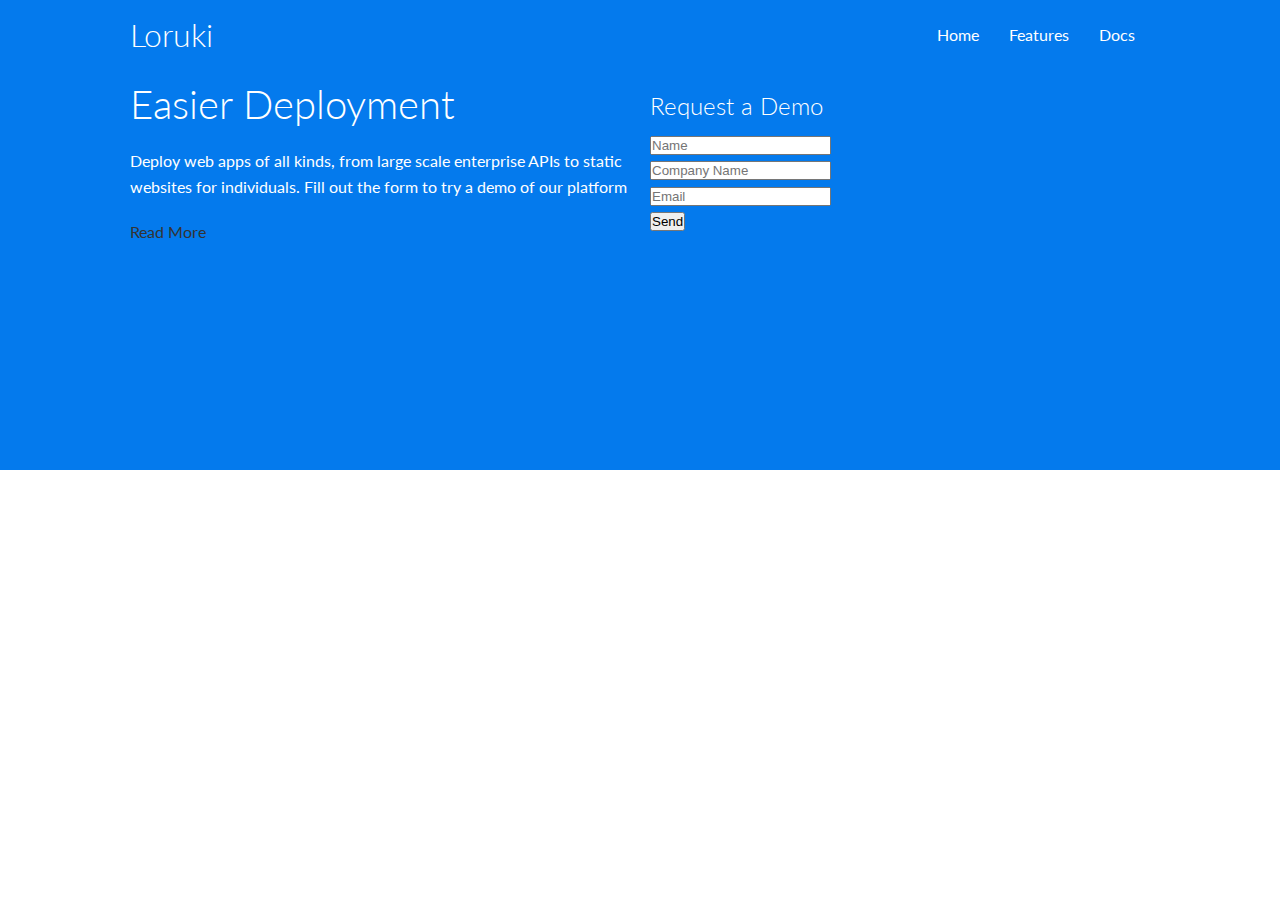
==== index.html @ 76acf0c0 "initial commit" ====
<!DOCTYPE html>
<html lang="en">
  <head>
    <meta charset="UTF-8" />
    <meta name="viewport" content="width=device-width, initial-scale=1.0" />

    <!-- custom styles -->
    <link rel="stylesheet" href="css/styles.css" />

    <!-- font awesome -->
    <link
      rel="stylesheet"
      href="https://cdnjs.cloudflare.com/ajax/libs/font-awesome/5.15.1/css/all.min.css"
      integrity="sha512-+4zCK9k+qNFUR5X+cKL9EIR+ZOhtIloNl9GIKS57V1MyNsYpYcUrUeQc9vNfzsWfV28IaLL3i96P9sdNyeRssA=="
      crossorigin="anonymous"
    />
    <title>Loruki | Cloud Hosting for Everyone</title>
  </head>
  <body>
    <!-- Navbar -->
    <div class="navbar">
      <div class="container flex">
        <h1 class="logo">Loruki</h1>
        <nav>
          <ul>
            <li><a href="index.html">Home</a></li>
            <li><a href="features.html">Features</a></li>
            <li><a href="docs.html">Docs</a></li>
          </ul>
        </nav>
      </div>
    </div>

    <!-- Showcase section -->
    <section class="showcase">
      <div class="container grid">
        <div class="showcase-text">
          <h1>Easier Deployment</h1>
          <p>
            Deploy web apps of all kinds, from large scale enterprise APIs to
            static websites for individuals. Fill out the form to try a demo of
            our platform
          </p>
          <a href="features.html" class="btn btn-outline">Read More</a>
        </div>
        <div class="showcase-form card">
          <h2>Request a Demo</h2>
          <form>
            <div class="form-control">
              <input type="text" name="name" placeholder="Name" required />
            </div>
            <div class="form-control">
              <input
                type="text"
                name="company"
                placeholder="Company Name"
                required
              />
            </div>
            <div class="form-control">
              <input type="email" name="email" placeholder="Email" required />
            </div>
            <input type="submit" value="Send" class="btn btn-primary" />
          </form>
        </div>
      </div>
    </section>
  </body>
</html>
---- css/styles.css ----
@import url('https://fonts.googleapis.com/css2?family=Lato:wght@300&display=swap');

/* Global styles, custom properties and resets */
:root {
  --primary-color: #047aed;
  --main-white: #ffffff;
}

* {
  box-sizing: border-box;
  padding: 0;
  margin: 0;
  list-style: none;
  text-decoration: none;
}

body {
  font-family: 'Lato', sans-serif;
  color: #333;
  line-height: 1.6;
}

a {
  color: #333;
}

h1,
h2 {
  font-weight: 300;
  line-height: 1.2;
  margin: 10px 0;
}

p {
  margin: 10px 0;
}

img {
  width: 100%;
}

/* Utilities */
.flex {
  display: flex;
  justify-content: center;
  align-items: center;
  height: 100%;
}
.grid {
  display: grid;
  grid-template-columns: repeat(2, 1fr);
  gap: 20px;
  justify-content: center;
  align-items: center;
}

.container {
  max-width: 1100px;
  margin: 0 auto;

  /* this removes margin space above the container due to the margin applied to the h1 */
  overflow: auto;
  padding: 0 40px;
}

/* Navbar */
.navbar {
  background-color: var(--primary-color);
  color:var(--main-white);
  height: 70px;
}

.navbar .flex {
  justify-content: space-between;
}

.navbar ul {
  display: flex;
}

.navbar a {
  color:var(--main-white);
  padding: 10px;
  margin: 0 5px;
}

.navbar a:hover {
  border-bottom: 2px var(--main-white) solid;
}

/* Showcase section */
.showcase {
  height: 400px;
  background-color: var(--primary-color);
  color:var(--main-white);
  position: relative;
}

.showcase h1 {
  font-size: 40px;
}

.showcase p {
  margin: 20px 0;
}
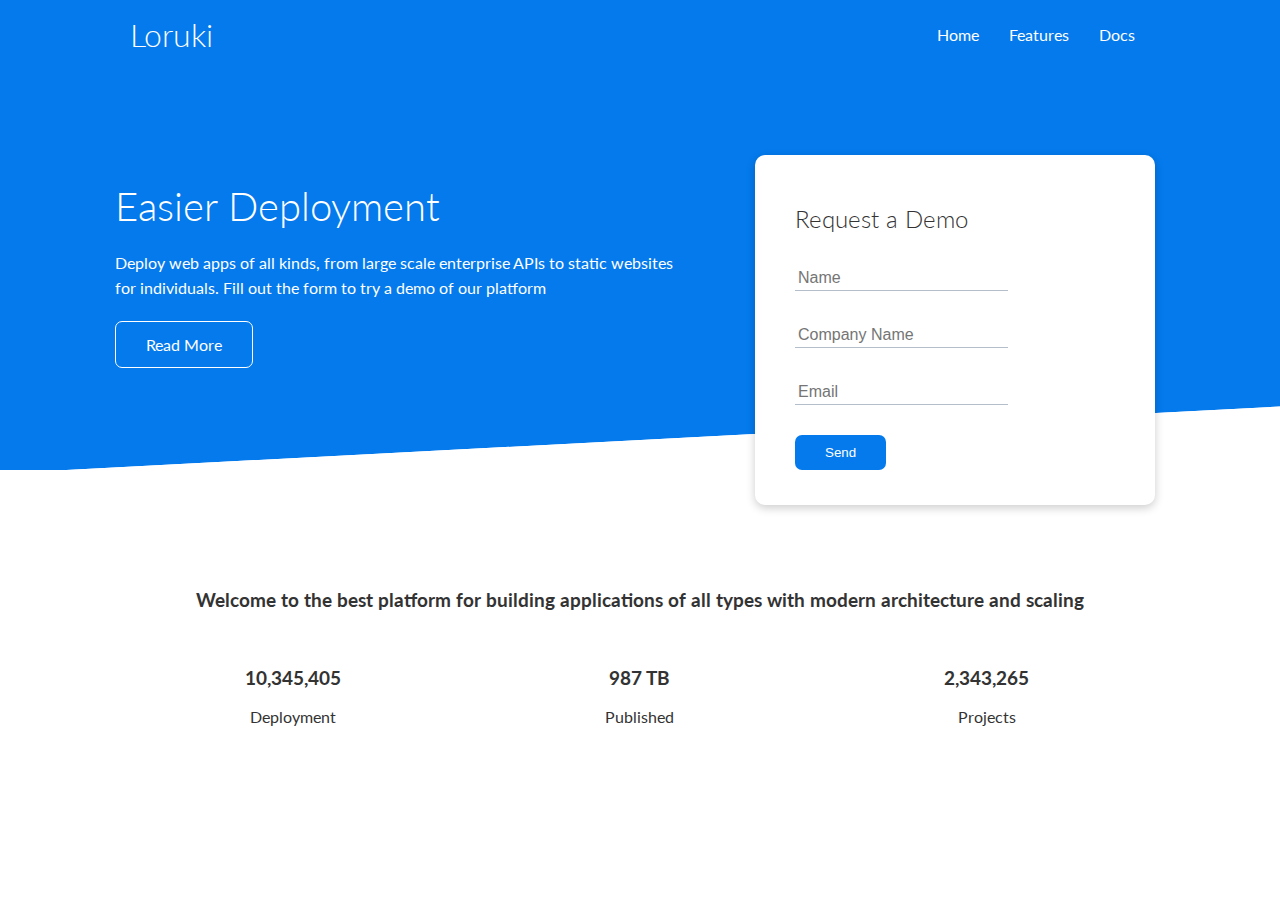
==== commit 8bad842b: "finished showcase section" ====
--- a/index.html
+++ b/index.html
@@ -5,6 +5,7 @@
     <meta name="viewport" content="width=device-width, initial-scale=1.0" />
 
     <!-- custom styles -->
+    <link rel="stylesheet" href="css/utilities.css" />
     <link rel="stylesheet" href="css/styles.css" />
 
     <!-- font awesome -->
@@ -65,5 +66,32 @@
         </div>
       </div>
     </section>
+
+    <!-- Stats section -->
+    <section class="stats">
+      <div class="container">
+        <h3 class="stats-heading text-center my-1">
+          Welcome to the best platform for building applications of all types
+          with modern architecture and scaling
+        </h3>
+        <div class="grid grid-3 text-center my-4">
+          <div>
+            <i class="fas fa-server fa-3x"></i>
+            <h3>10,345,405</h3>
+            <p class="text-secondary">Deployment</p>
+          </div>
+          <div>
+            <i class="fas fa-upload fa-3x"></i>
+            <h3>987 TB</h3>
+            <p class="text-secondary">Published</p>
+          </div>
+          <div>
+            <i class="fas fa-project-diagram fa-3x"></i>
+            <h3>2,343,265</h3>
+            <p class="text-secondary">Projects</p>
+          </div>
+        </div>
+      </div>
+    </section>
   </body>
 </html>
--- a/css/utilities.css
+++ b/css/utilities.css
@@ -0,0 +1,143 @@
+.flex {
+  display: flex;
+  justify-content: center;
+  align-items: center;
+  height: 100%;
+}
+.grid {
+  display: grid;
+  grid-template-columns: repeat(2, 1fr);
+  gap: 20px;
+  justify-content: center;
+  align-items: center;
+  height: 100%;
+}
+
+.grid-3 {
+  grid-template-columns: repeat(3, 1fr);
+}
+
+.container {
+  max-width: 1100px;
+  margin: 0 auto;
+
+  /* this removes margin space above the container due to the margin applied to the h1 */
+  overflow: auto;
+  padding: 0 40px;
+}
+
+.card {
+  background-color: var(--main-white);
+  color: var(--main-dark-color);
+  border-radius: 10px;
+  box-shadow: 0 3px 10px rgba(0, 0, 0, 0.2);
+  padding: 20px;
+  margin: 10px;
+}
+
+.btn {
+  display: inline-block;
+  padding: 10px 30px;
+  cursor: pointer;
+  background: var(--primary-color);
+  color: var(--main-white);
+  border: none;
+  border-radius: 7px;
+  transition: transform 0.1s ease;
+}
+
+.btn-outline {
+  background-color: transparent;
+  border: 1px var(--main-white) solid;
+}
+
+.btn:hover {
+  transform: scale(0.95);
+}
+
+.text-center {
+  text-align: center;
+}
+
+/* Margins */
+
+.my-1 {
+  margin: 1rem 0;
+}
+
+.my-2 {
+  margin: 1.5rem 0;
+}
+
+.my-3 {
+  margin: 2rem 0;
+}
+
+.my-4 {
+  margin: 3rem 0;
+}
+
+.my-5 {
+  margin: 4rem 0;
+}
+
+.m-1 {
+  margin: 1rem;
+}
+
+.m-2 {
+  margin: 1.5rem;
+}
+
+.m-3 {
+  margin: 2rem;
+}
+
+.m-4 {
+  margin: 3rem;
+}
+
+.m-5 {
+  margin: 4rem;
+}
+
+/* Padding */
+.py-1 {
+  padding: 1rem 0;
+}
+
+.py-2 {
+  padding: 1.5rem 0;
+}
+
+.py-3 {
+  padding: 2rem 0;
+}
+
+.py-4 {
+  padding: 3rem 0;
+}
+
+.py-5 {
+  padding: 4rem 0;
+}
+
+.p-1 {
+  padding: 1rem;
+}
+
+.p-2 {
+  padding: 1.5rem;
+}
+
+.p-3 {
+  padding: 2rem;
+}
+
+.p-4 {
+  padding: 3rem;
+}
+
+.p-5 {
+  padding: 4rem;
+}
--- a/css/styles.css
+++ b/css/styles.css
@@ -1,9 +1,10 @@
 @import url('https://fonts.googleapis.com/css2?family=Lato:wght@300&display=swap');
 
-/* Global styles, custom properties and resets */
+/* Global styles, custom properties and resets ****************************************/
 :root {
   --primary-color: #047aed;
   --main-white: #ffffff;
+  --main-dark-color: #333;
 }
 
 * {
@@ -16,7 +17,7 @@
 
 body {
   font-family: 'Lato', sans-serif;
-  color: #333;
+  color: var(--main-dark-color);
   line-height: 1.6;
 }
 
@@ -39,34 +40,10 @@
   width: 100%;
 }
 
-/* Utilities */
-.flex {
-  display: flex;
-  justify-content: center;
-  align-items: center;
-  height: 100%;
-}
-.grid {
-  display: grid;
-  grid-template-columns: repeat(2, 1fr);
-  gap: 20px;
-  justify-content: center;
-  align-items: center;
-}
-
-.container {
-  max-width: 1100px;
-  margin: 0 auto;
-
-  /* this removes margin space above the container due to the margin applied to the h1 */
-  overflow: auto;
-  padding: 0 40px;
-}
-
-/* Navbar */
+/* Navbar **************************************************************************/
 .navbar {
   background-color: var(--primary-color);
-  color:var(--main-white);
+  color: var(--main-white);
   height: 70px;
 }
 
@@ -79,7 +56,7 @@
 }
 
 .navbar a {
-  color:var(--main-white);
+  color: var(--main-white);
   padding: 10px;
   margin: 0 5px;
 }
@@ -88,12 +65,35 @@
   border-bottom: 2px var(--main-white) solid;
 }
 
-/* Showcase section */
+/* Showcase section ******************************************************************/
 .showcase {
   height: 400px;
   background-color: var(--primary-color);
-  color:var(--main-white);
+  color: var(--main-white);
   position: relative;
+}
+
+.showcase::before,
+.showcase::after {
+  content: '';
+  position: absolute;
+  height: 100px;
+  bottom: -70px;
+  right: 0;
+  left: 0;
+  background-color: var(--main-white);
+  transform: skewY(-3deg);
+  -webkit-transform: skewY(-3deg);
+  -moz-transform: skewY(-3deg);
+  -ms-transform: skewY(-3deg);
+}
+
+.showcase .grid {
+  grid-template-columns: 55% 45%;
+  gap: 30px;
+
+  /* makes the form go past the container border */
+  overflow: visible;
 }
 
 .showcase h1 {
@@ -103,3 +103,34 @@
 .showcase p {
   margin: 20px 0;
 }
+
+.showcase-form {
+  position: relative;
+  top: 60px;
+  height: 350px;
+  width: 400px;
+  padding: 40px;
+  z-index: 100;
+  justify-self: flex-end;
+}
+
+.showcase-form .form-control {
+  margin: 30px 0;
+}
+
+.showcase-form input[type='text'],
+.showcase-form input[type='email'] {
+  border: 0;
+  border-bottom: 1px solid #b4becb;
+  padding: 3px;
+  font-size: 16px;
+}
+
+.showcase-form input:focus {
+  outline: none;
+}
+
+/* Stats section ***************************************************************/
+.stats {
+  padding-top: 100px;
+}
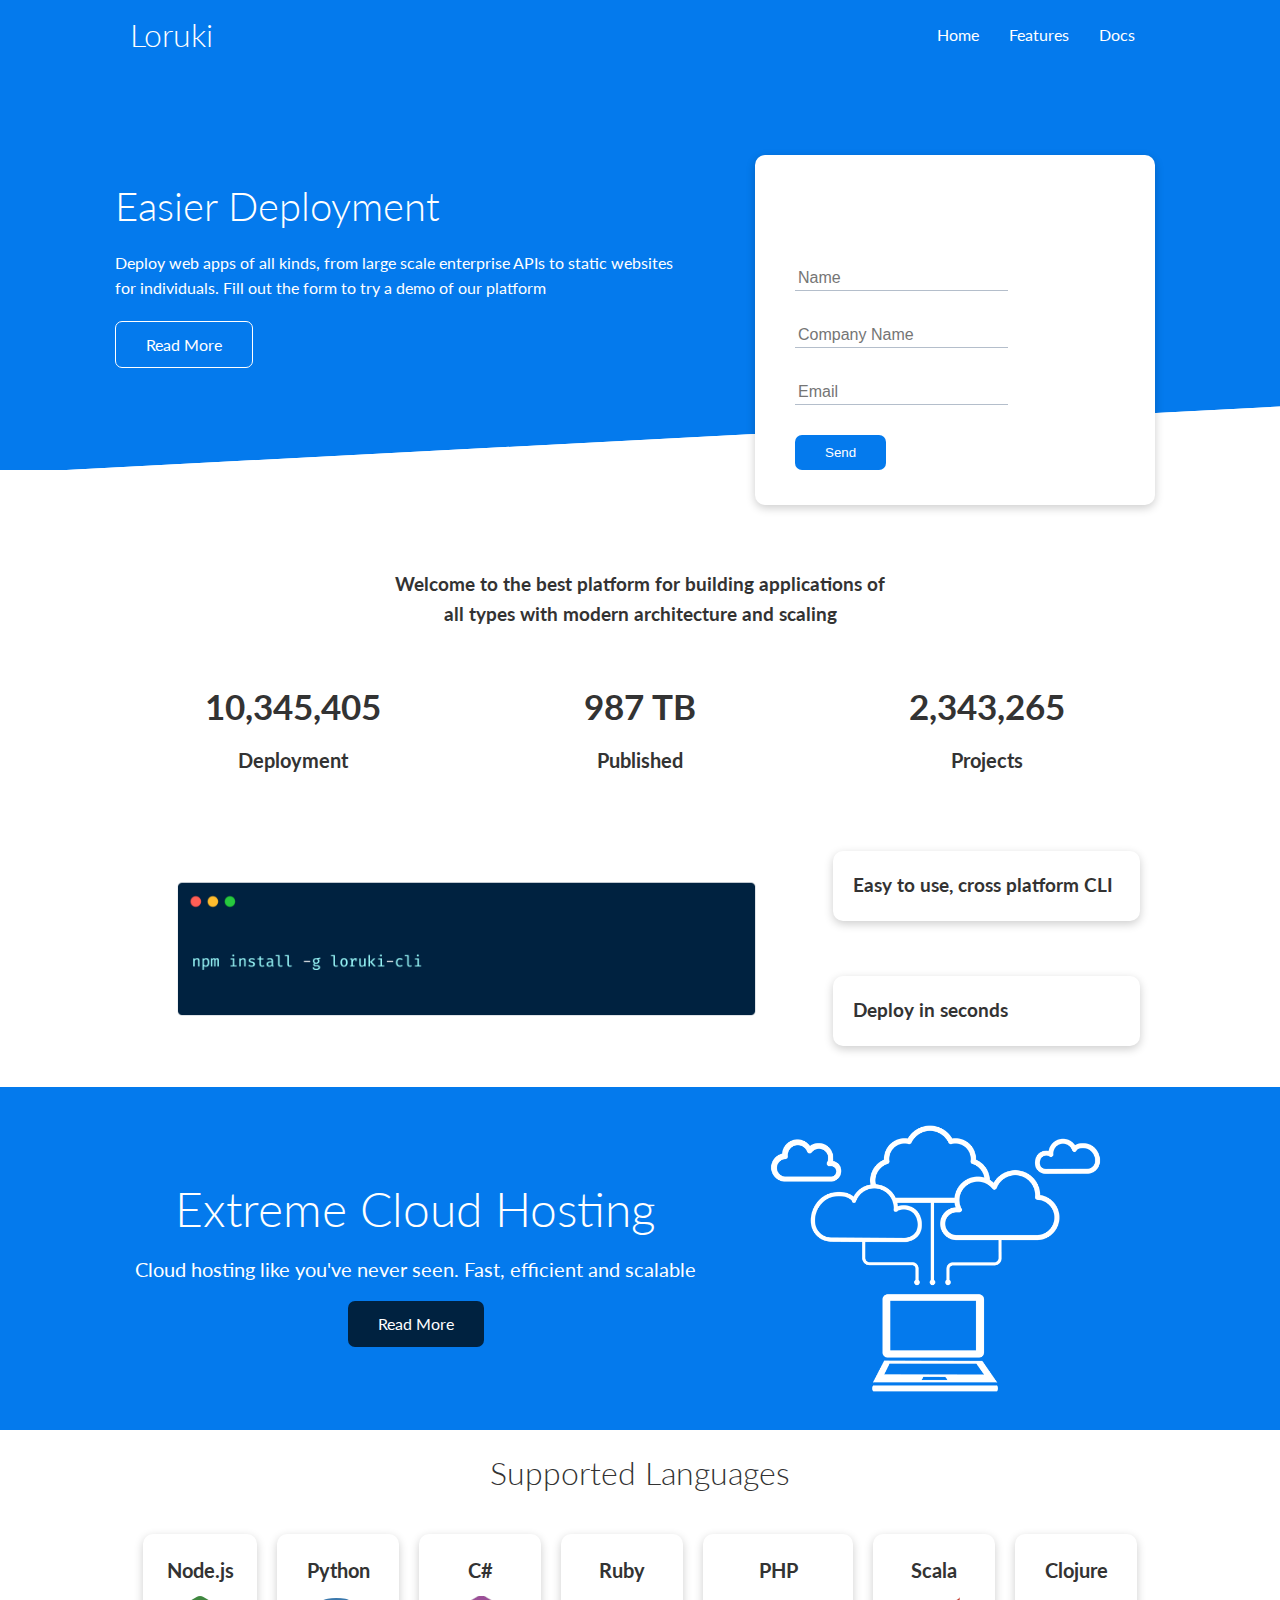
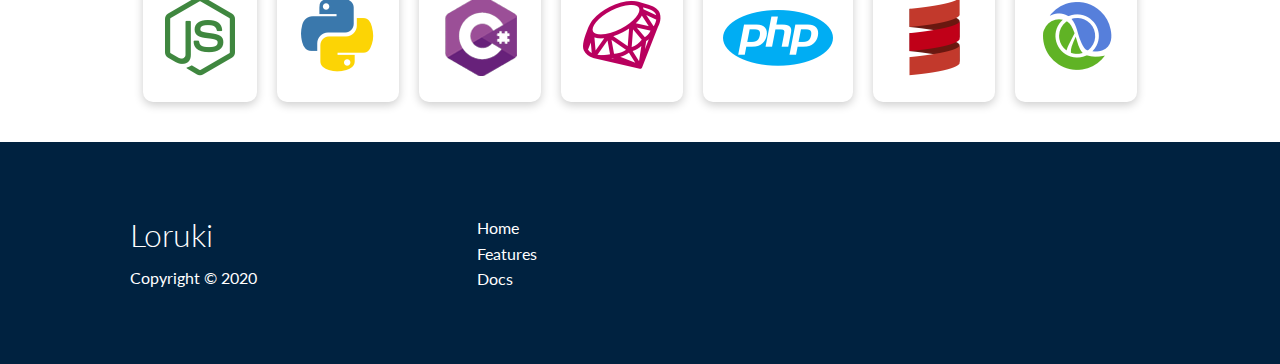
==== commit 98d6ec33: "finished layout of index.html page" ====
--- a/index.html
+++ b/index.html
@@ -93,5 +93,90 @@
         </div>
       </div>
     </section>
+
+    <!-- cli section -->
+    <section class="cli">
+      <div class="container grid">
+        <img src="images/cli.png" alt="" />
+        <div class="card">
+          <h3>Easy to use, cross platform CLI</h3>
+        </div>
+        <div class="card">
+          <h3>Deploy in seconds</h3>
+        </div>
+      </div>
+    </section>
+
+    <!-- cloud section -->
+    <section class="cloud bg-primary my-2 py-2">
+      <div class="container grid">
+        <div class="text-center">
+          <h2 class="lg">Extreme Cloud Hosting</h2>
+          <p class="lead my-1">
+            Cloud hosting like you've never seen. Fast, efficient and scalable
+          </p>
+          <a href="features.html" class="btn btn-dark">Read More</a>
+        </div>
+        <img src="images/cloud.png" alt="cloud" />
+      </div>
+    </section>
+
+    <!-- languages section -->
+    <section class="languages">
+      <h2 class="md text-center my-2">Supported Languages</h2>
+      <div class="container flex">
+        <div class="card">
+          <h4>Node.js</h4>
+          <img src="images/logos/node.png" alt="" />
+        </div>
+        <div class="card">
+          <h4>Python</h4>
+          <img src="images/logos/python.png" alt="" />
+        </div>
+        <div class="card">
+          <h4>C#</h4>
+          <img src="images/logos/csharp.png" alt="" />
+        </div>
+        <div class="card">
+          <h4>Ruby</h4>
+          <img src="images/logos/ruby.png" alt="" />
+        </div>
+        <div class="card">
+          <h4>PHP</h4>
+          <img src="images/logos/php.png" alt="" />
+        </div>
+        <div class="card">
+          <h4>Scala</h4>
+          <img src="images/logos/scala.png" alt="" />
+        </div>
+        <div class="card">
+          <h4>Clojure</h4>
+          <img src="images/logos/clojure.png" alt="" />
+        </div>
+      </div>
+    </section>
+
+    <!-- footer -->
+    <footer class="footer bg-dark py-5">
+      <div class="container grid grid-3">
+        <div>
+          <h1>Loruki</h1>
+          <p>Copyright &copy; 2020</p>
+        </div>
+        <nav>
+          <ul>
+            <li><a href="index.html">Home</a></li>
+            <li><a href="features.html">Features</a></li>
+            <li><a href="docs.html">Docs</a></li>
+          </ul>
+        </nav>
+        <div class="social">
+          <a href="#"><i class="fab fa-github fa-2x"></i></a>
+          <a href="#"><i class="fab fa-facebook fa-2x"></i></a>
+          <a href="#"><i class="fab fa-instagram fa-2x"></i></a>
+          <a href="#"><i class="fab fa-twitter fa-2x"></i></a>
+        </div>
+      </div>
+    </footer>
   </body>
 </html>
--- a/css/utilities.css
+++ b/css/utilities.css
@@ -53,6 +53,61 @@
 
 .btn:hover {
   transform: scale(0.95);
+}
+
+/* Buttons and colored buttons */
+.bg-primary,
+.btn-primary {
+  background-color: var(--primary-color);
+  color: var(--main-white);
+}
+
+.bg-secondary,
+.btn-secondary {
+  background-color: var(--secondary-color);
+  color: var(--main-white);
+}
+
+.bg-dark,
+.btn-dark {
+  background-color: var(--dark-color);
+  color: var(--main-white);
+}
+
+.bg-light,
+.btn-light {
+  background-color: var(--light-color);
+  color: var(--main-dark-color);
+}
+
+.bg-primary a,
+.btn-primary a,
+.bg-secondary a,
+.btn-secondary a,
+.bg-dark a,
+.btn-dark a {
+  color: var(--main-white);
+}
+
+/* Text Sizes */
+.lead {
+  font-size: 20px;
+}
+
+.sm {
+  font-size: 1rem;
+}
+
+.md {
+  font-size: 2rem;
+}
+
+.lg {
+  font-size: 3rem;
+}
+
+.xl {
+  font-size: 4rem;
 }
 
 .text-center {
--- a/css/styles.css
+++ b/css/styles.css
@@ -3,8 +3,11 @@
 /* Global styles, custom properties and resets ****************************************/
 :root {
   --primary-color: #047aed;
+  --secondary-color: #1c3fa8;
+  --dark-color: #002240;
+  --light-color: #f4f4f4;
   --main-white: #ffffff;
-  --main-dark-color: #333;
+  --main-text-color: #333;
 }
 
 * {
@@ -17,7 +20,7 @@
 
 body {
   font-family: 'Lato', sans-serif;
-  color: var(--main-dark-color);
+  color: var(--main-text-color);
   line-height: 1.6;
 }
 
@@ -134,3 +137,59 @@
 .stats {
   padding-top: 100px;
 }
+
+.stats-heading {
+  max-width: 500px;
+  margin: auto;
+}
+
+.stats .grid h3 {
+  font-size: 35px;
+}
+
+.stats .grid p {
+  font-size: 20px;
+  font-weight: bold;
+}
+
+/* cli ****************************************************************************/
+.cli .grid {
+  grid-template-columns: repeat(3, 1fr);
+  grid-template-rows: repeat(2, 1fr);
+}
+
+.cli .grid > *:first-child {
+  grid-column: span 2;
+  grid-row: span 2;
+}
+
+/* cloud ***************************************************************************/
+.cloud .grid {
+  grid-template-columns: 4fr 3fr;
+}
+
+/* Languages ***********************************************************************/
+.languages .card {
+  text-align: center;
+  margin: 18px 10px 40px;
+  transition: transform .2s ease-in;
+}
+
+.languages .flex {
+  flex-wrap: wrap;
+}
+
+.languages .card h4 {
+  font-size: 20px;
+  margin-bottom: 10px;
+}
+
+.languages .card:hover {
+  transform: translateY(-15px);
+}
+
+
+/* footer ****************************************************************************/
+.social a {
+  margin: 0 10px;
+}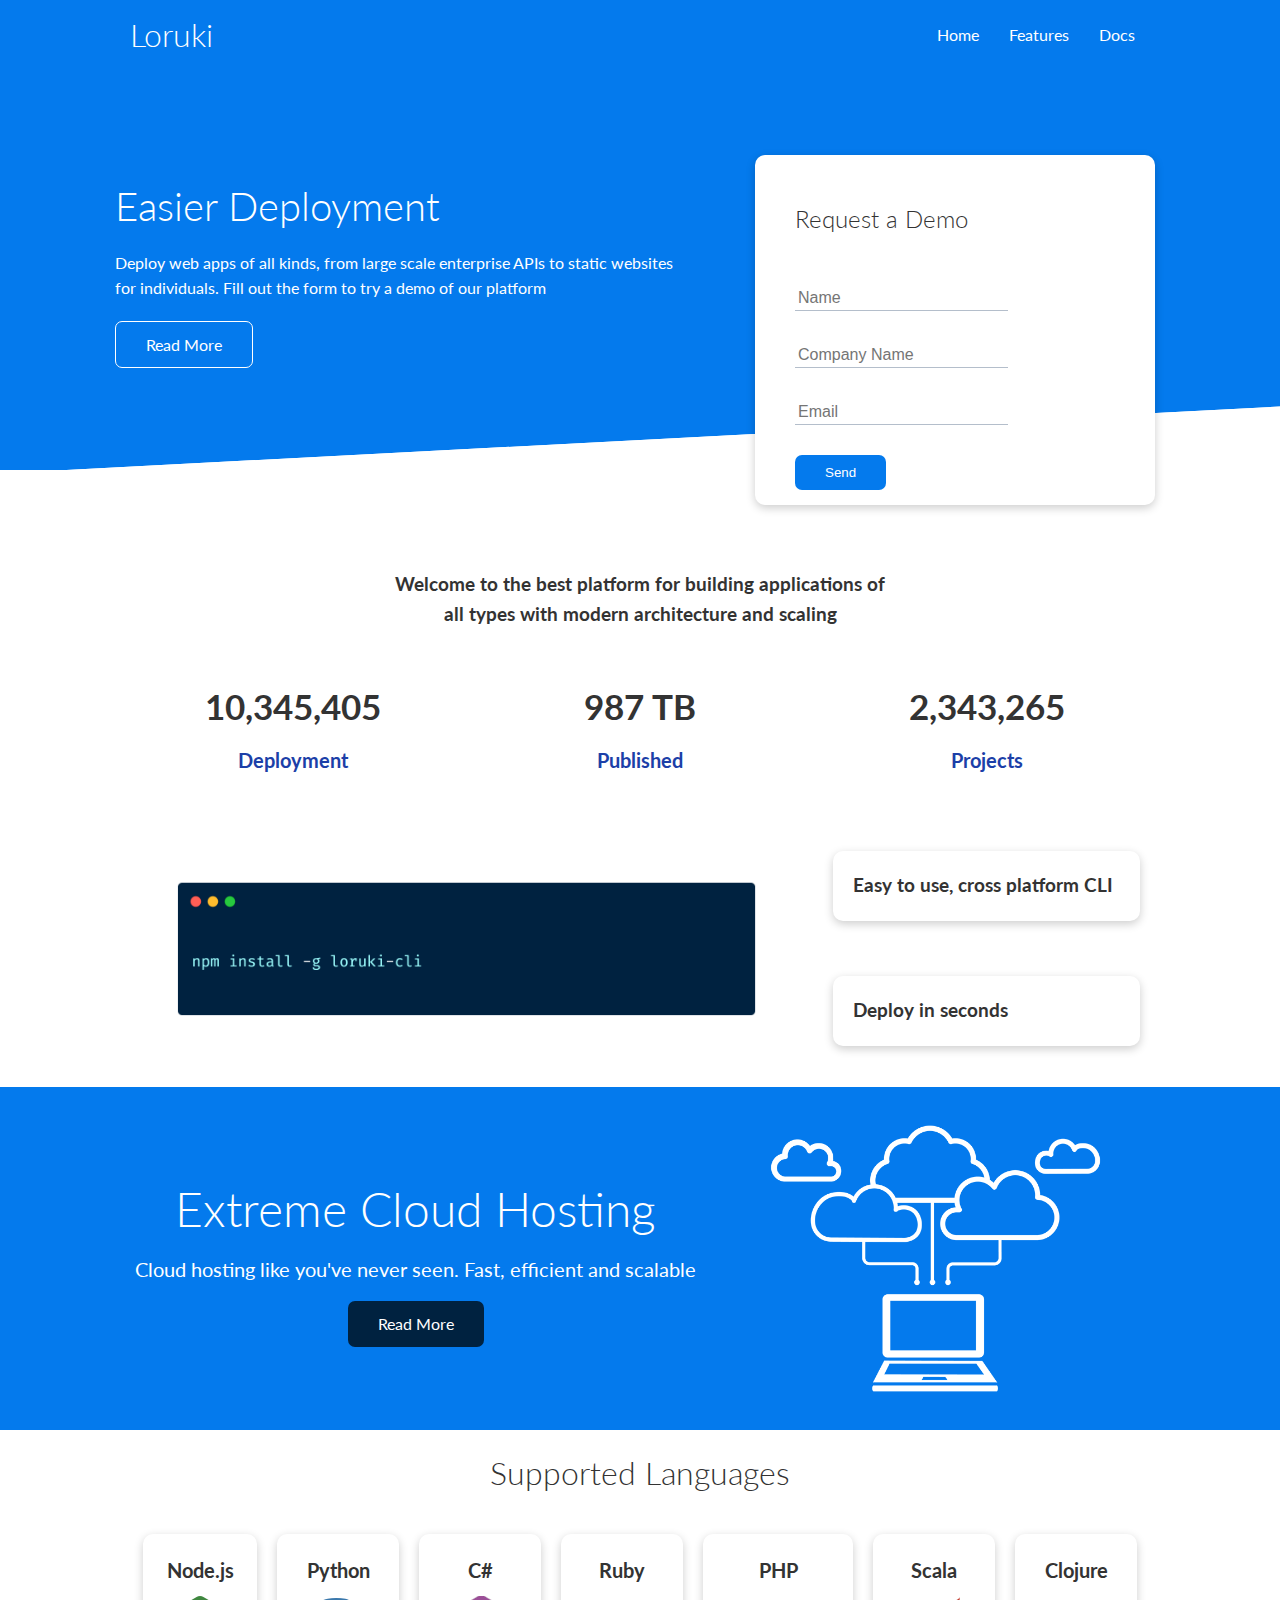
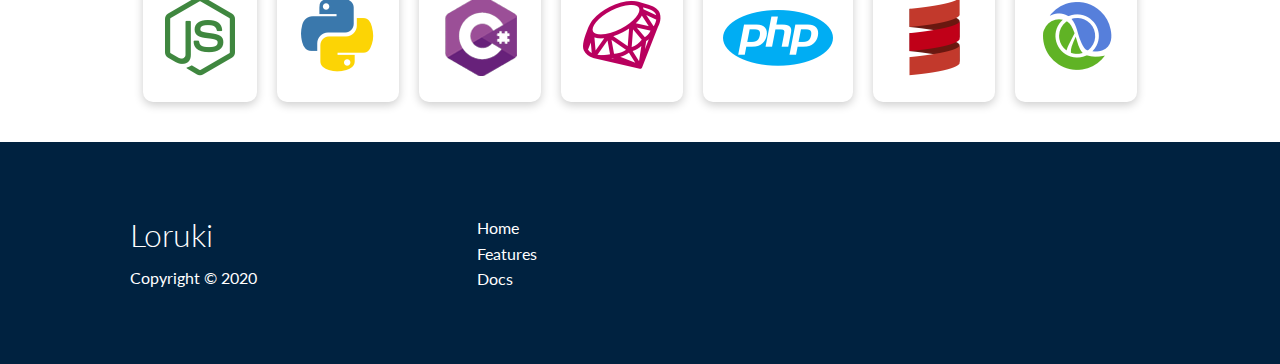
==== commit 7c8f2c89: "added netlify form functionality" ====
--- a/index.html
+++ b/index.html
@@ -46,7 +46,18 @@
         </div>
         <div class="showcase-form card">
           <h2>Request a Demo</h2>
-          <form>
+          <form
+            name="contact"
+            method="POST"
+            netlify-honeypot="bot-field"
+            data-netlify="true"
+          >
+            <input type="hidden" name="contact" value="contact" />
+            <p class="hidden">
+              <label
+                >Don’t fill this out if you're human: <input name="bot-field"
+              /></label>
+            </p>
             <div class="form-control">
               <input type="text" name="name" placeholder="Name" required />
             </div>
--- a/css/utilities.css
+++ b/css/utilities.css
@@ -114,6 +114,45 @@
   text-align: center;
 }
 
+/* Alert */
+.alert {
+  background-color: var(--light-color);
+  padding: 10px 20px;
+  font-weight: bold;
+  margin: 15px 0;
+}
+
+.alert i {
+  margin-right: 10px;
+}
+
+.alert-success {
+  background-color: var(--success-color);
+  color: var(--main-white);
+}
+
+.alert-error {
+  background-color: var(--error-color);
+  color: var(--main-white);
+}
+
+/* text colors */
+.text-primary {
+  color: var(--primary-color);
+}
+
+.text-secondary {
+  color: var(--secondary-color);
+}
+
+.text-dark {
+  color: var(--dark-color);
+}
+
+.text-light {
+  color: var(--light-color);
+}
+
 /* Margins */
 
 .my-1 {
--- a/css/styles.css
+++ b/css/styles.css
@@ -8,6 +8,8 @@
   --light-color: #f4f4f4;
   --main-white: #ffffff;
   --main-text-color: #333;
+  --success-color: #5cb85c;
+  --error-color: #d9534f;
 }
 
 * {
@@ -41,6 +43,18 @@
 
 img {
   width: 100%;
+}
+
+code,
+pre {
+  background-color: var(--main-text-color);
+  color: var(--main-white);
+  padding: 10px;
+}
+
+.hidden {
+  visibility: hidden;
+  height: 0;
 }
 
 /* Navbar **************************************************************************/
@@ -107,6 +121,10 @@
   margin: 20px 0;
 }
 
+.showcase-text {
+  animation: slideInFromLeft 0.8s ease-in;
+}
+
 .showcase-form {
   position: relative;
   top: 60px;
@@ -115,6 +133,11 @@
   padding: 40px;
   z-index: 100;
   justify-self: flex-end;
+  animation: slideInFromRight 0.8s ease-in;
+}
+
+.showcase-form h2 {
+  color: var(--main-text-color);
 }
 
 .showcase-form .form-control {
@@ -136,6 +159,7 @@
 /* Stats section ***************************************************************/
 .stats {
   padding-top: 100px;
+  animation: slideInFromBottom 0.8s ease-in;
 }
 
 .stats-heading {
@@ -172,7 +196,7 @@
 .languages .card {
   text-align: center;
   margin: 18px 10px 40px;
-  transition: transform .2s ease-in;
+  transition: transform 0.2s ease-in;
 }
 
 .languages .flex {
@@ -188,8 +212,161 @@
   transform: translateY(-15px);
 }
 
-
 /* footer ****************************************************************************/
 .social a {
   margin: 0 10px;
-}+}
+
+/* Features page *********************************************************************/
+.features-head img,
+.docs-head img {
+  width: 200px;
+  justify-self: flex-end;
+}
+
+.features-sub-head img {
+  width: 300px;
+  justify-self: flex-end;
+}
+
+.features-main .card i {
+  margin-right: 20px;
+}
+
+.features-main .grid {
+  padding: 30px;
+}
+
+.features-main .grid > *:first-child {
+  grid-column: 1 / span 3;
+}
+
+.features-main .grid > *:nth-child(2) {
+  grid-column: 1 / span 2;
+}
+
+/* Docs page */
+.docs-main h3 {
+  margin: 20px 0;
+}
+
+.docs-main .grid {
+  grid-template-columns: 1fr 2fr;
+  align-items: flex-start;
+}
+
+.docs-main nav li {
+  font-size: 17px;
+  padding-bottom: 5px;
+  margin-bottom: 5px;
+  border-bottom: 1px #ccc solid;
+}
+
+.docs-main a:hover {
+  font-weight: bold;
+}
+
+/* Animations ************************************************************************/
+@keyframes slideInFromLeft {
+  0% {
+    transform: translateX(-200%);
+  }
+
+  100% {
+    transform: translateX(0);
+  }
+}
+@keyframes slideInFromRight {
+  0% {
+    transform: translateX(200%);
+  }
+
+  100% {
+    transform: translateX(0);
+  }
+}
+@keyframes slideInFromTop {
+  0% {
+    transform: translateY(-100%);
+  }
+
+  100% {
+    transform: translateX(0);
+  }
+}
+@keyframes slideInFromBottom {
+  0% {
+    transform: translateY(200%);
+  }
+
+  100% {
+    transform: translateY(0);
+  }
+}
+/* Media queries *********************************************************************/
+
+/* Tablets and under */
+@media (max-width: 800px) {
+  .grid,
+  .showcase .grid,
+  .stats .grid,
+  .cli .grid,
+  .cloud .grid,
+  .features-main .grid,
+  .docs-main .grid {
+    grid-template-columns: 1fr;
+    grid-template-rows: 1fr;
+  }
+
+  .showcase {
+    height: auto;
+  }
+
+  .showcase-text {
+    text-align: center;
+    margin-top: 40px;
+  }
+
+  .showcase-form {
+    justify-self: center;
+    margin: auto;
+  }
+
+  .cli .grid > *:first-child {
+    grid-column: 1;
+    grid-row: 1;
+  }
+
+  .features-head,
+  .features-sub-head,
+  .docs-head {
+    text-align: center;
+  }
+
+  .features-head img,
+  .features-sub-head img,
+  .docs-head img {
+    justify-self: center;
+  }
+
+  .features-main .grid > *:first-child,
+  .features-main .grid > *:nth-child(2) {
+    grid-column: 1;
+  }
+}
+
+/* Mobile */
+@media (max-width: 500px) {
+  .navbar {
+    height: 110px;
+  }
+
+  .navbar .flex {
+    flex-direction: column;
+  }
+
+  .navbar ul {
+    padding: 10px;
+    background-color: rgba(0, 0, 0, 0.1);
+  }
+}
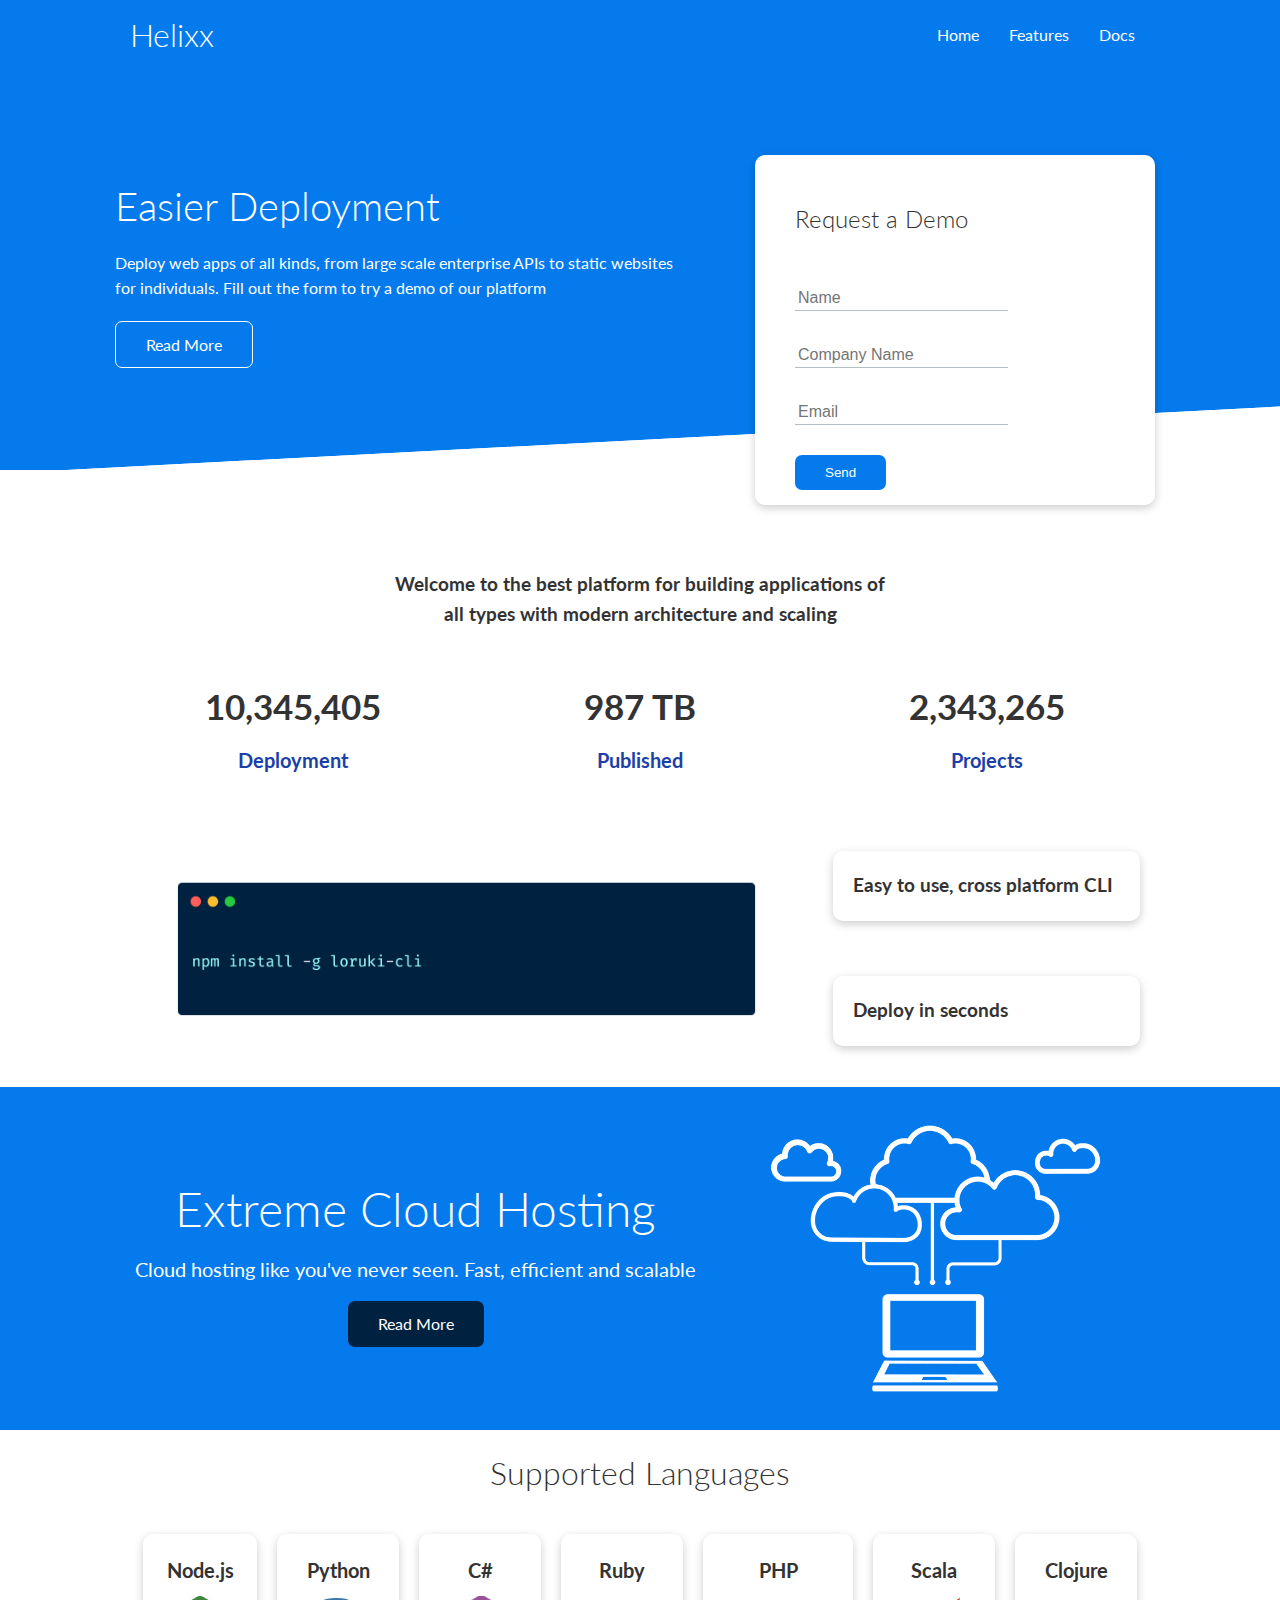
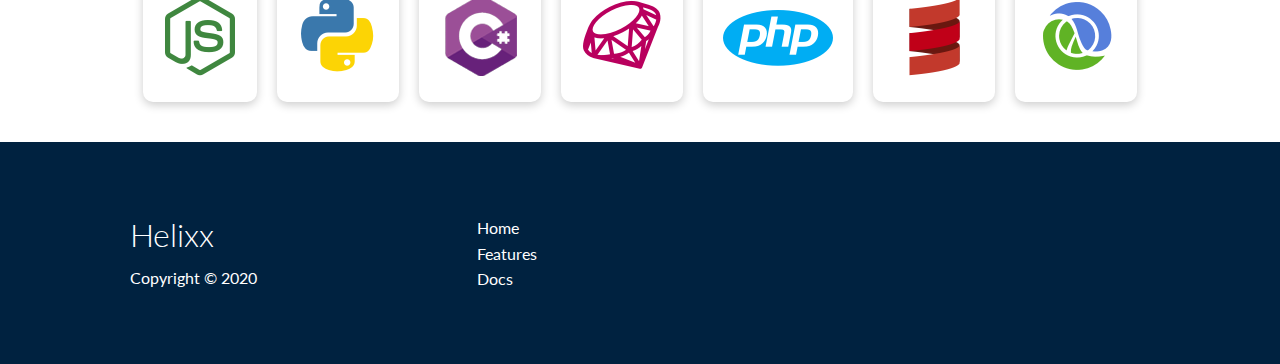
==== commit c0e9497c: "fix: change brand name" ====
--- a/index.html
+++ b/index.html
@@ -15,13 +15,13 @@
       integrity="sha512-+4zCK9k+qNFUR5X+cKL9EIR+ZOhtIloNl9GIKS57V1MyNsYpYcUrUeQc9vNfzsWfV28IaLL3i96P9sdNyeRssA=="
       crossorigin="anonymous"
     />
-    <title>Loruki | Cloud Hosting for Everyone</title>
+    <title>Helix | Cloud Hosting for Everyone</title>
   </head>
   <body>
     <!-- Navbar -->
     <div class="navbar">
       <div class="container flex">
-        <h1 class="logo">Loruki</h1>
+        <h1 class="logo">Helixx</h1>
         <nav>
           <ul>
             <li><a href="index.html">Home</a></li>
@@ -171,7 +171,7 @@
     <footer class="footer bg-dark py-5">
       <div class="container grid grid-3">
         <div>
-          <h1>Loruki</h1>
+          <h1>Helixx</h1>
           <p>Copyright &copy; 2020</p>
         </div>
         <nav>
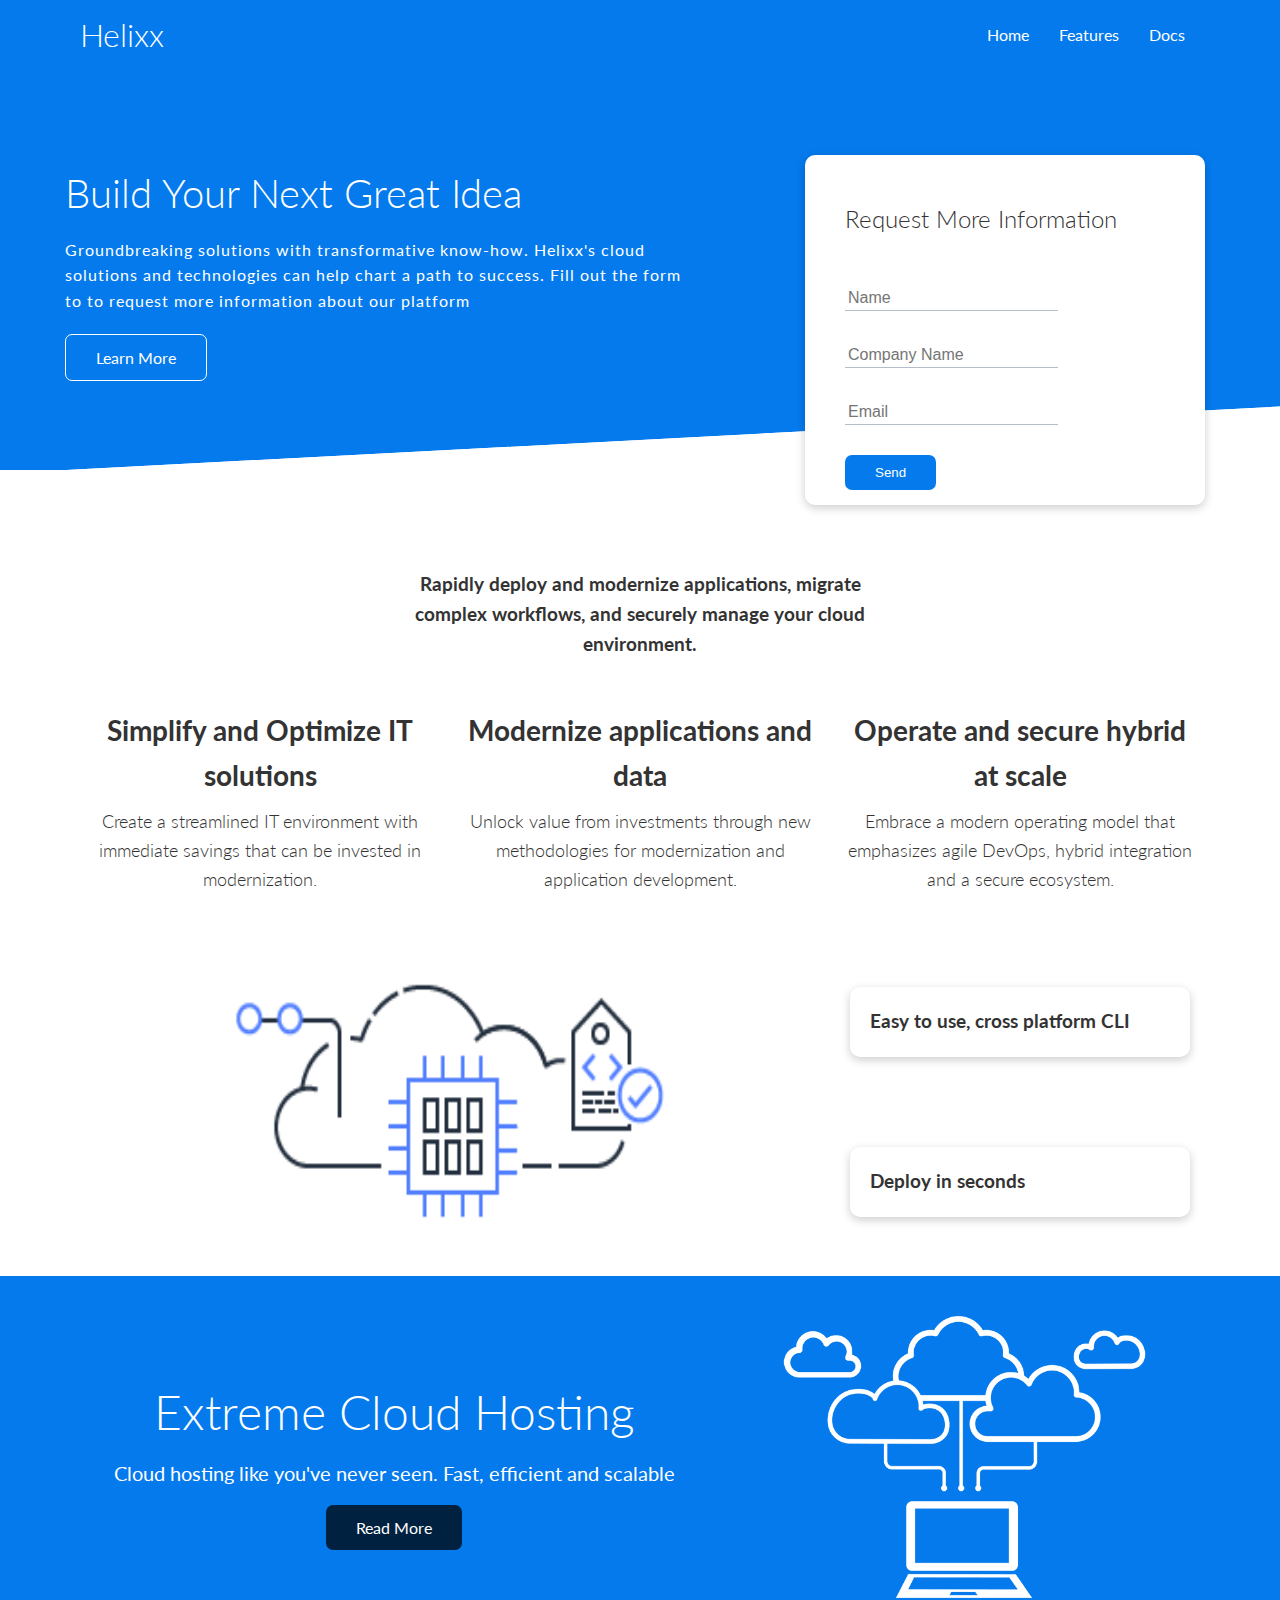
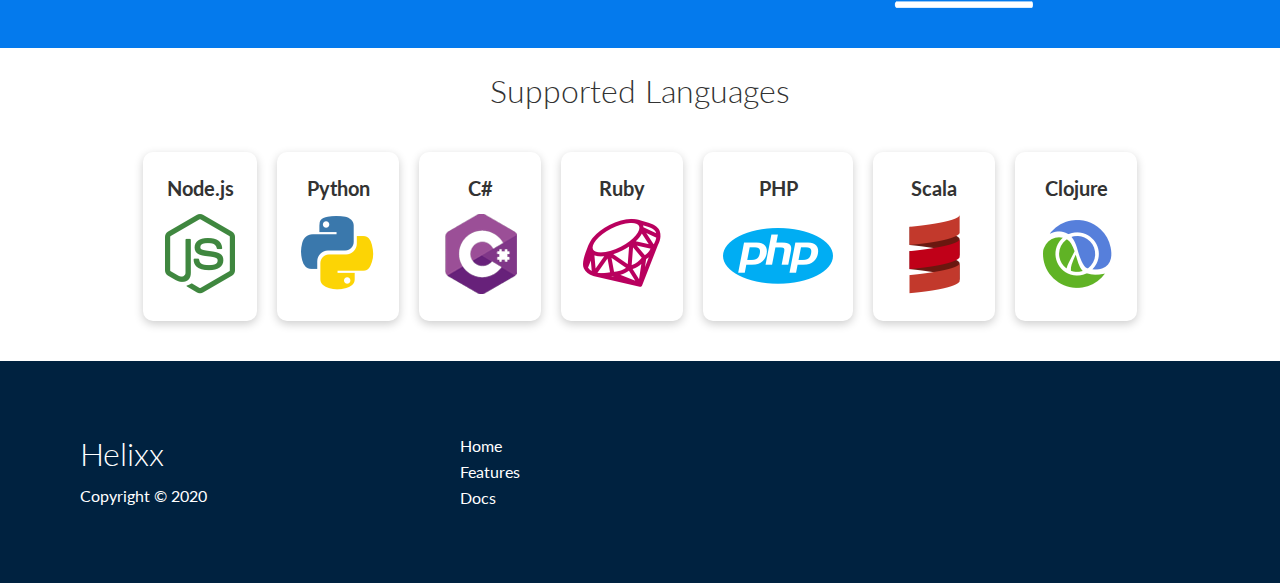
==== commit 7fd1b120: "fix: re-designed the home page" ====
--- a/index.html
+++ b/index.html
@@ -36,16 +36,16 @@
     <section class="showcase">
       <div class="container grid">
         <div class="showcase-text">
-          <h1>Easier Deployment</h1>
+          <h1>Build your next great idea</h1>
           <p>
-            Deploy web apps of all kinds, from large scale enterprise APIs to
-            static websites for individuals. Fill out the form to try a demo of
-            our platform
+            Groundbreaking solutions with transformative know-how. Helixx's
+            cloud solutions and technologies can help chart a path to success.
+            Fill out the form to to request more information about our platform
           </p>
-          <a href="features.html" class="btn btn-outline">Read More</a>
+          <a href="features.html" class="btn btn-outline">Learn More</a>
         </div>
         <div class="showcase-form card">
-          <h2>Request a Demo</h2>
+          <h2>Request More Information</h2>
           <form
             name="contact"
             method="POST"
@@ -82,24 +82,33 @@
     <section class="stats">
       <div class="container">
         <h3 class="stats-heading text-center my-1">
-          Welcome to the best platform for building applications of all types
-          with modern architecture and scaling
+          Rapidly deploy and modernize applications, migrate complex workflows,
+          and securely manage your cloud environment.
         </h3>
         <div class="grid grid-3 text-center my-4">
           <div>
             <i class="fas fa-server fa-3x"></i>
-            <h3>10,345,405</h3>
-            <p class="text-secondary">Deployment</p>
+            <h3>Simplify and Optimize IT solutions</h3>
+            <p class="text-secondary">
+              Create a streamlined IT environment with immediate savings that
+              can be invested in modernization.
+            </p>
           </div>
           <div>
             <i class="fas fa-upload fa-3x"></i>
-            <h3>987 TB</h3>
-            <p class="text-secondary">Published</p>
+            <h3>Modernize applications and data</h3>
+            <p class="text-secondary">
+              Unlock value from investments through new methodologies for
+              modernization and application development.
+            </p>
           </div>
           <div>
             <i class="fas fa-project-diagram fa-3x"></i>
-            <h3>2,343,265</h3>
-            <p class="text-secondary">Projects</p>
+            <h3>Operate and secure hybrid at scale</h3>
+            <p class="text-secondary">
+              Embrace a modern operating model that emphasizes agile DevOps,
+              hybrid integration and a secure ecosystem.
+            </p>
           </div>
         </div>
       </div>
@@ -108,7 +117,7 @@
     <!-- cli section -->
     <section class="cli">
       <div class="container grid">
-        <img src="images/cli.png" alt="" />
+        <img src="images/platform.png" alt="" />
         <div class="card">
           <h3>Easy to use, cross platform CLI</h3>
         </div>
--- a/css/utilities.css
+++ b/css/utilities.css
@@ -18,7 +18,7 @@
 }
 
 .container {
-  max-width: 1100px;
+  max-width: 1200px;
   margin: 0 auto;
 
   /* this removes margin space above the container due to the margin applied to the h1 */
--- a/css/styles.css
+++ b/css/styles.css
@@ -115,10 +115,12 @@
 
 .showcase h1 {
   font-size: 40px;
+  text-transform: capitalize;
 }
 
 .showcase p {
   margin: 20px 0;
+  letter-spacing: 1px;
 }
 
 .showcase-text {
@@ -168,18 +170,25 @@
 }
 
 .stats .grid h3 {
-  font-size: 35px;
+  font-size: 28px;
 }
 
 .stats .grid p {
-  font-size: 20px;
-  font-weight: bold;
+  font-size: 18px;
+  font-weight: 300;
+  color: var(--main-text-color);
 }
 
 /* cli ****************************************************************************/
 .cli .grid {
   grid-template-columns: repeat(3, 1fr);
   grid-template-rows: repeat(2, 1fr);
+}
+
+.cli .grid img {
+  height: 300px;
+  width: 500px;
+  margin: 0 auto;
 }
 
 .cli .grid > *:first-child {
@@ -213,8 +222,21 @@
 }
 
 /* footer ****************************************************************************/
+footer nav li a {
+  transition: all 0.2s ease-in;
+}
+
+footer nav li a:hover {
+  color: var(--primary-color);
+}
+
 .social a {
   margin: 0 10px;
+  transition: all 0.2s ease-in;
+}
+
+.social a:hover {
+  color: var(--primary-color);
 }
 
 /* Features page *********************************************************************/
@@ -297,16 +319,18 @@
 @keyframes slideInFromBottom {
   0% {
     transform: translateY(200%);
+    opacity: 0;
   }
 
   100% {
     transform: translateY(0);
+    opacity: 1;
   }
 }
 /* Media queries *********************************************************************/
 
 /* Tablets and under */
-@media (max-width: 800px) {
+@media (max-width: 1000px) {
   .grid,
   .showcase .grid,
   .stats .grid,
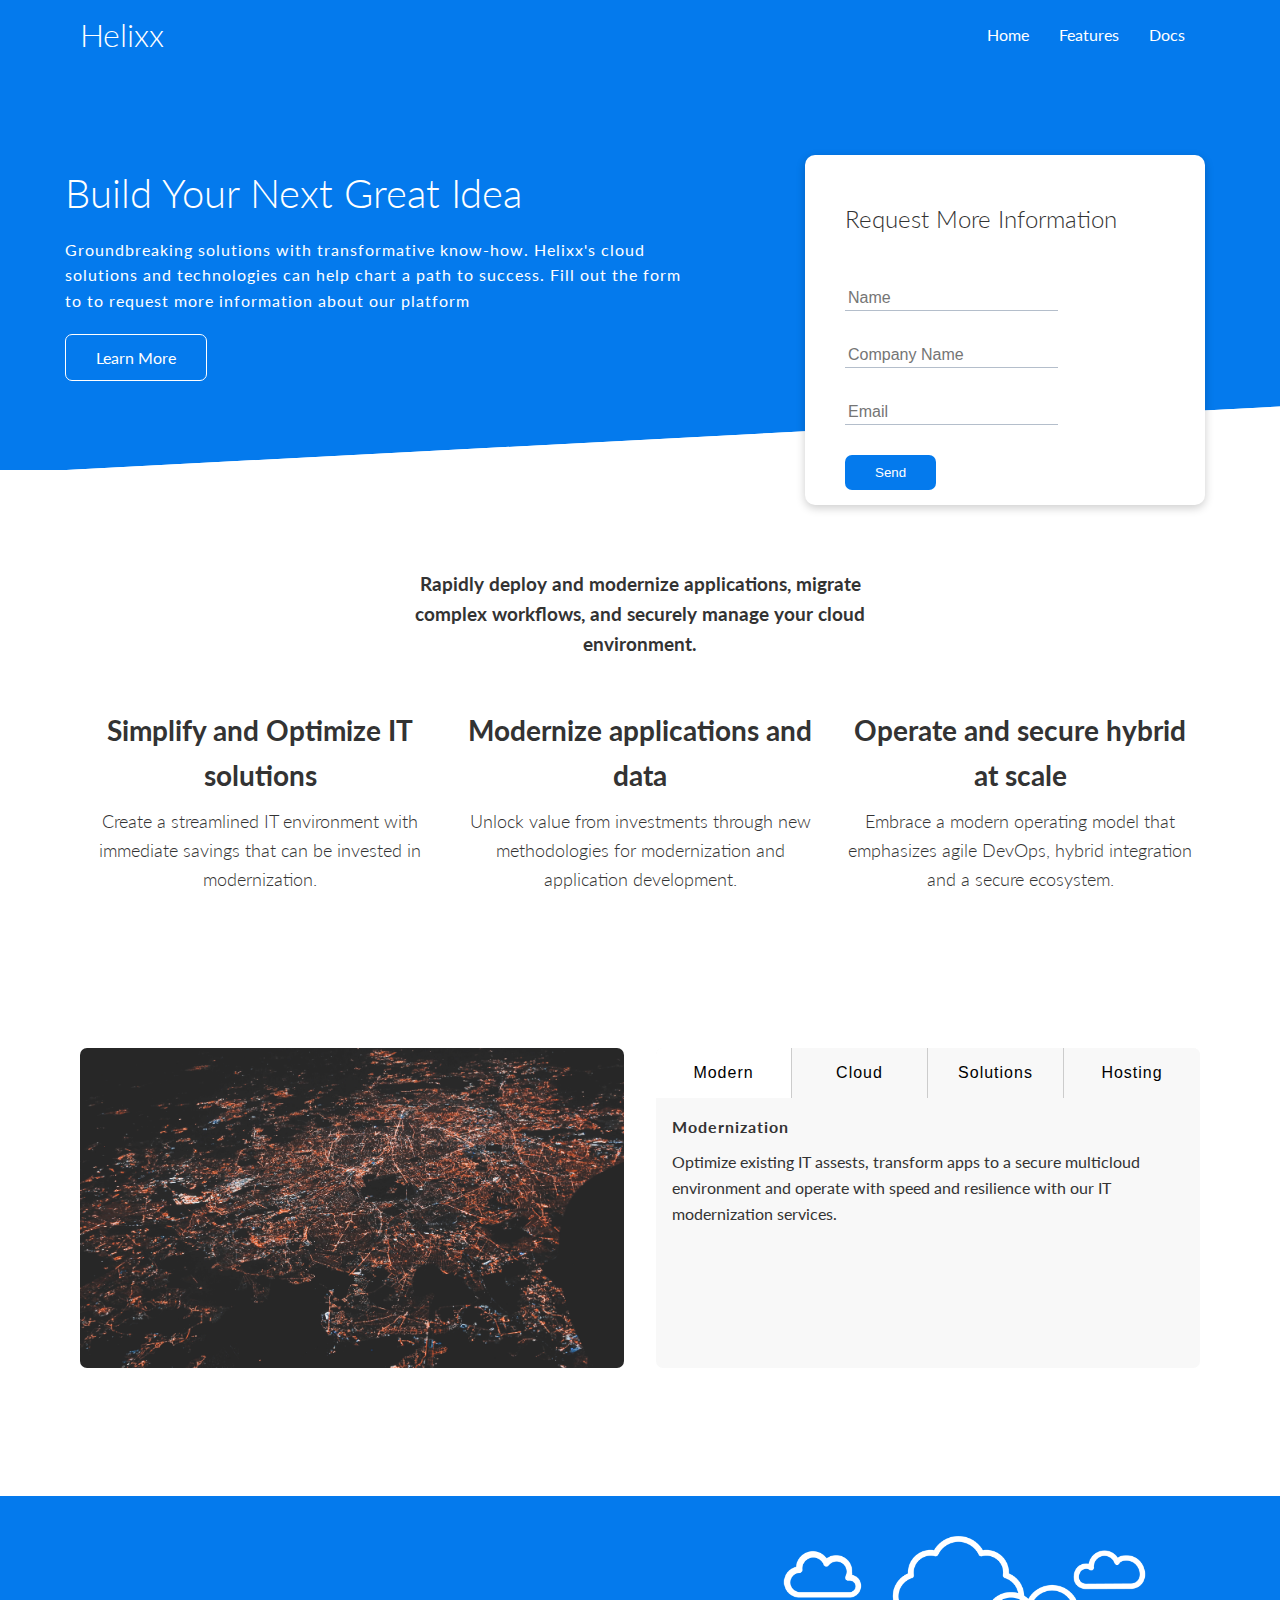
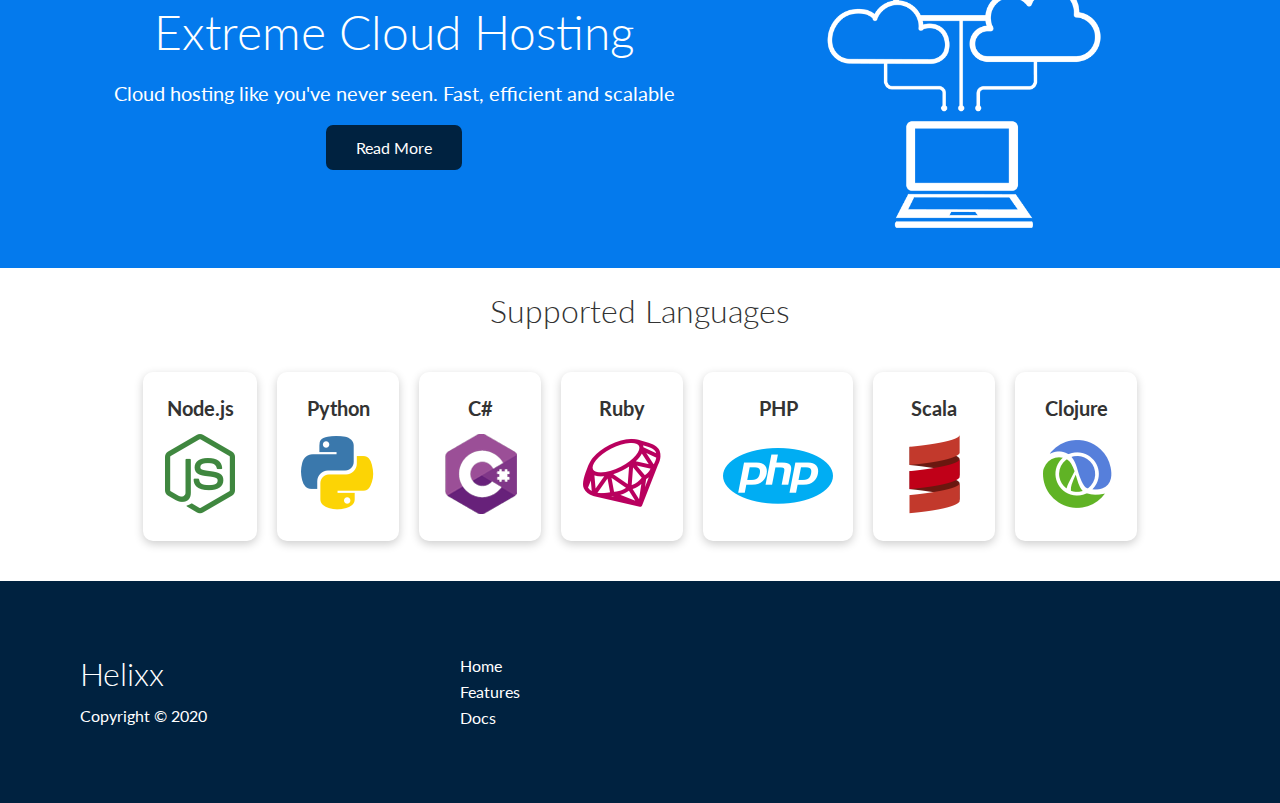
==== commit e95d6dea: "feat: added tabbed services section" ====
--- a/index.html
+++ b/index.html
@@ -115,7 +115,63 @@
     </section>
 
     <!-- cli section -->
-    <section class="cli">
+    <section class="service">
+      <div class="container">
+        <div class="about-center">
+          <article class="about-img">
+            <img src="/images/cloud.jpg" alt="cloud picture" />
+          </article>
+          <article class="about">
+            <div class="btn-container">
+              <button class="tab-btn active" data-id="modernization">
+                modern
+              </button>
+              <button class="tab-btn" data-id="cloud">cloud </button>
+              <button class="tab-btn" data-id="platform">
+                solutions
+              </button>
+              <button class="tab-btn" data-id="hosting">hosting</button>
+            </div>
+            <article class="about-content">
+              <div class="content active" id="modernization">
+                <h4>modernization</h4>
+                <p>
+                  Optimize existing IT assests, transform apps to a secure
+                  multicloud environment and operate with speed and resilience
+                  with our IT modernization services.
+                </p>
+              </div>
+              <div class="content" id="cloud">
+                <h4>cloud services</h4>
+                <p>
+                  Power your business and increase speed across private, virtual
+                  and public clouds with our full range of managed cloud
+                  solutions.
+                </p>
+              </div>
+              <div class="content" id="platform">
+                <h4>platform solutions</h4>
+                <p>
+                  Out perform your competion with cloud-enabled business
+                  solutions and quick, easy and secure activation of
+                  IT-certified, cross-industry solutions.
+                </p>
+              </div>
+              <div class="content" id="hosting">
+                <h4>hosting</h4>
+                <p>
+                  Benefit from a full compliment of managed services to
+                  optimize, host, monitor and manage IT infrastructure,
+                  middleware and enterprise applications.
+                </p>
+              </div>
+            </article>
+          </article>
+        </div>
+      </div>
+    </section>
+
+    <!-- <section class="cli">
       <div class="container grid">
         <img src="images/platform.png" alt="" />
         <div class="card">
@@ -125,7 +181,7 @@
           <h3>Deploy in seconds</h3>
         </div>
       </div>
-    </section>
+    </section> -->
 
     <!-- cloud section -->
     <section class="cloud bg-primary my-2 py-2">
@@ -198,5 +254,7 @@
         </div>
       </div>
     </footer>
+
+    <script src="/js/main.js"></script>
   </body>
 </html>
--- a/css/utilities.css
+++ b/css/utilities.css
@@ -104,6 +104,7 @@
 
 .lg {
   font-size: 3rem;
+  
 }
 
 .xl {
--- a/css/styles.css
+++ b/css/styles.css
@@ -180,7 +180,94 @@
 }
 
 /* cli ****************************************************************************/
-.cli .grid {
+.service {
+  margin-top: 6rem;
+  margin-bottom: 4rem;
+}
+.about-img {
+  margin-bottom: 2rem;
+}
+
+.about-img img {
+  border-radius: 7px;
+  object-fit: cover;
+  height: 20rem;
+}
+
+.about {
+  display: grid;
+  grid-template-rows: auto 1fr;
+  background: #f8f8f8;
+  margin-bottom: 4rem;
+  border-radius: 7px;
+}
+
+.btn-container {
+  border-top-left-radius: 7px;
+  border-top-right-radius: 7px;
+  display: grid;
+  grid-template-columns: repeat(4, 1fr);
+}
+
+.btn-container button {
+  text-transform: capitalize;
+}
+
+.tab-btn:nth-child(1) {
+  border-top-left-radius: 7px;
+}
+
+.tab-btn:nth-child(4) {
+  border-top-right-radius: 7px;
+}
+
+.tab-btn {
+  padding: 1rem 0;
+  background:#f8f8f8;
+  border: none;
+  border-right: 1px solid #ccc;
+  font-size: 1rem;
+  display: block;
+  cursor: pointer;
+  transition: all 0.3s linear;
+  letter-spacing: 1px;
+}
+
+.tab-btn:hover:not(.active) {
+  background: hsl(205, 100%, 96%);
+  color: var(--primary-color);
+}
+
+.tab-btn:nth-child(4) {
+  border-right: none;
+}
+
+.about-content {
+  border-bottom-left-radius: 7px;
+  border-bottom-right-radius: 7px;
+  
+}
+
+.content {
+  display: none;
+  padding: 1rem;
+  
+}
+
+.content h4 {
+  text-transform: capitalize;
+  letter-spacing: 1px;
+}
+
+.tab-btn.active {
+  background-color: #fff;
+}
+
+.content.active {
+  display: block;
+}
+
+/* .cli .grid {
   grid-template-columns: repeat(3, 1fr);
   grid-template-rows: repeat(2, 1fr);
 }
@@ -194,7 +281,7 @@
 .cli .grid > *:first-child {
   grid-column: span 2;
   grid-row: span 2;
-}
+} */
 
 /* cloud ***************************************************************************/
 .cloud .grid {
@@ -394,3 +481,20 @@
     background-color: rgba(0, 0, 0, 0.1);
   }
 }
+
+@media screen and (min-width: 992px) {
+  .about-img {
+    margin-bottom: 0;
+  }
+
+  .about-center {
+    display: grid;
+    grid-template-columns: 1fr 1fr;
+    column-gap: 2rem;
+  }
+
+  .about-content {
+    height: 270px;
+  }
+
+}
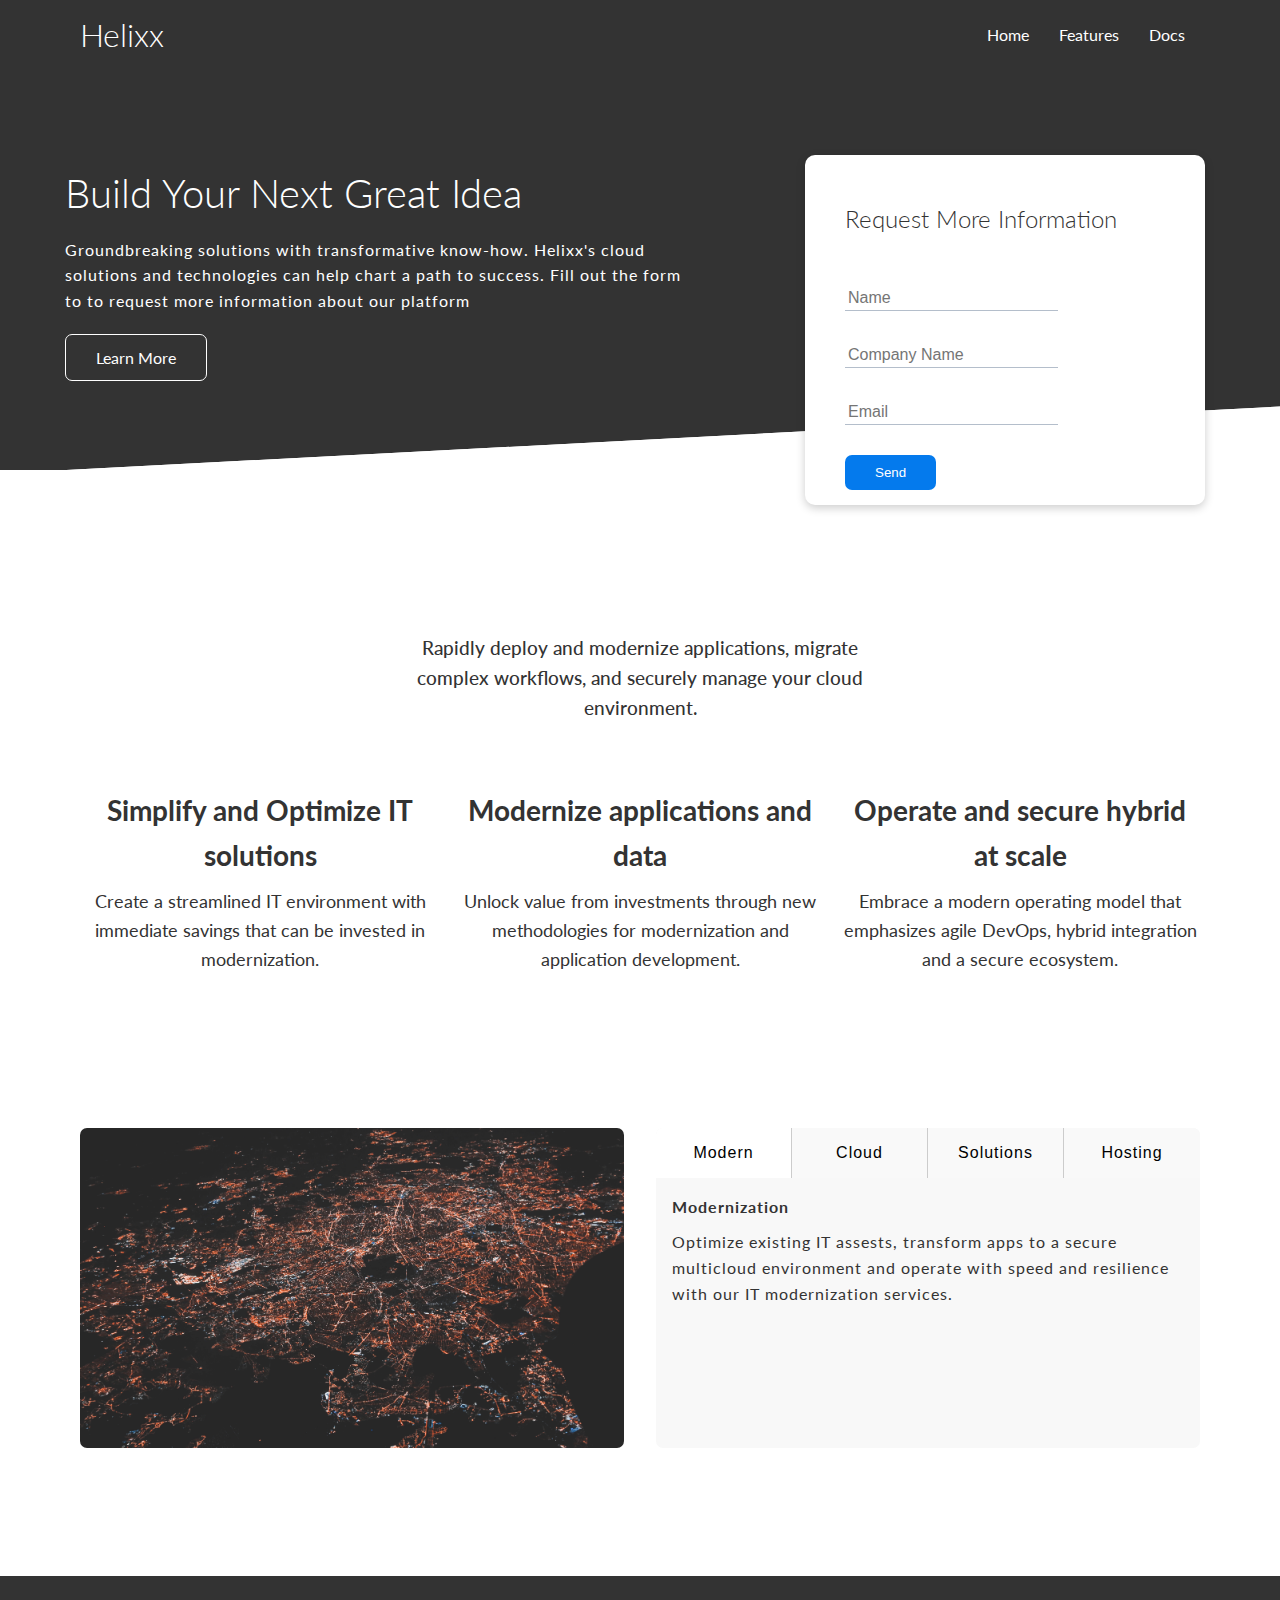
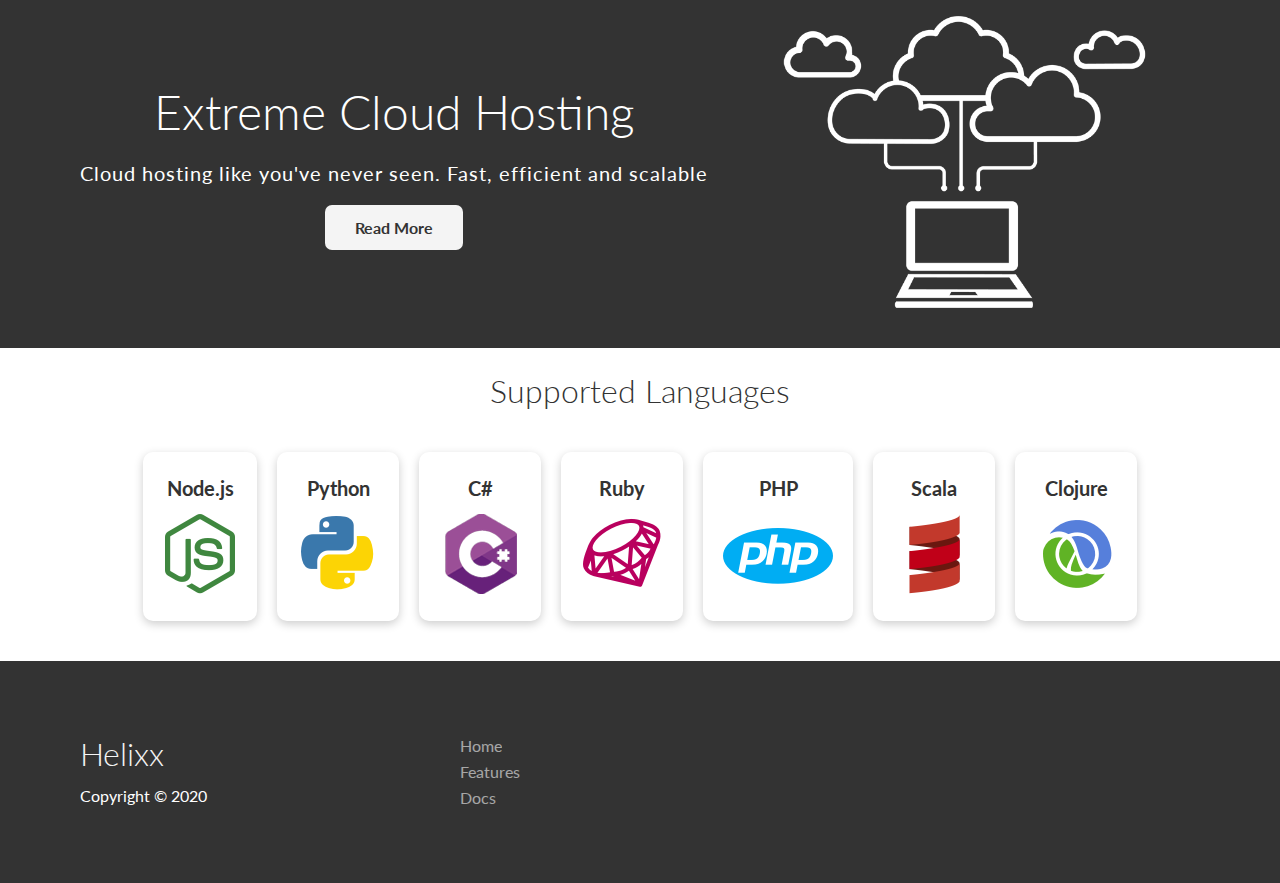
==== commit 69742463: "fix: re-design of the features and docs pages" ====
--- a/index.html
+++ b/index.html
@@ -184,14 +184,14 @@
     </section> -->
 
     <!-- cloud section -->
-    <section class="cloud bg-primary my-2 py-2">
+    <section class="cloud my-2 py-2">
       <div class="container grid">
         <div class="text-center">
           <h2 class="lg">Extreme Cloud Hosting</h2>
           <p class="lead my-1">
             Cloud hosting like you've never seen. Fast, efficient and scalable
           </p>
-          <a href="features.html" class="btn btn-dark">Read More</a>
+          <a href="features.html" class="btn btn-light">Read More</a>
         </div>
         <img src="images/cloud.png" alt="cloud" />
       </div>
@@ -233,7 +233,7 @@
     </section>
 
     <!-- footer -->
-    <footer class="footer bg-dark py-5">
+    <footer class="footer py-5">
       <div class="container grid grid-3">
         <div>
           <h1>Helixx</h1>
--- a/css/utilities.css
+++ b/css/utilities.css
@@ -35,6 +35,10 @@
   margin: 10px;
 }
 
+.card p {
+  color: var(--main-dark-color);
+}
+
 .btn {
   display: inline-block;
   padding: 10px 30px;
@@ -77,7 +81,8 @@
 .bg-light,
 .btn-light {
   background-color: var(--light-color);
-  color: var(--main-dark-color);
+  color: var(--main-dark-color) !important;
+  font-weight: bold;
 }
 
 .bg-primary a,
@@ -92,6 +97,7 @@
 /* Text Sizes */
 .lead {
   font-size: 20px;
+  letter-spacing: 1px;
 }
 
 .sm {
@@ -104,7 +110,6 @@
 
 .lg {
   font-size: 3rem;
-  
 }
 
 .xl {
@@ -130,6 +135,7 @@
 .alert-success {
   background-color: var(--success-color);
   color: var(--main-white);
+  letter-spacing: 1px;
 }
 
 .alert-error {
--- a/css/styles.css
+++ b/css/styles.css
@@ -1,9 +1,10 @@
-@import url('https://fonts.googleapis.com/css2?family=Lato:wght@300&display=swap');
+@import url('https://fonts.googleapis.com/css2?family=Lato:wght@300;400;700&display=swap');
 
 /* Global styles, custom properties and resets ****************************************/
 :root {
   --primary-color: #047aed;
   --secondary-color: #1c3fa8;
+  --alt-primary-color: #333;
   --dark-color: #002240;
   --light-color: #f4f4f4;
   --main-white: #ffffff;
@@ -59,7 +60,7 @@
 
 /* Navbar **************************************************************************/
 .navbar {
-  background-color: var(--primary-color);
+  background-color: var(--alt-primary-color);
   color: var(--main-white);
   height: 70px;
 }
@@ -85,7 +86,7 @@
 /* Showcase section ******************************************************************/
 .showcase {
   height: 400px;
-  background-color: var(--primary-color);
+  background-color: var(--alt-primary-color);
   color: var(--main-white);
   position: relative;
 }
@@ -167,6 +168,8 @@
 .stats-heading {
   max-width: 500px;
   margin: auto;
+  font-weight: 500;
+  margin: 4rem auto;
 }
 
 .stats .grid h3 {
@@ -175,7 +178,7 @@
 
 .stats .grid p {
   font-size: 18px;
-  font-weight: 300;
+  font-weight: 400;
   color: var(--main-text-color);
 }
 
@@ -223,7 +226,7 @@
 
 .tab-btn {
   padding: 1rem 0;
-  background:#f8f8f8;
+  background: #f9f9f9;
   border: none;
   border-right: 1px solid #ccc;
   font-size: 1rem;
@@ -245,18 +248,23 @@
 .about-content {
   border-bottom-left-radius: 7px;
   border-bottom-right-radius: 7px;
-  
 }
 
 .content {
   display: none;
   padding: 1rem;
-  
+}
+
+.content p {
+  color: var(--main-text-color);
+  font-weight: 400;
+  letter-spacing: 1px;
 }
 
 .content h4 {
   text-transform: capitalize;
   letter-spacing: 1px;
+  font-weight: bold;
 }
 
 .tab-btn.active {
@@ -267,23 +275,15 @@
   display: block;
 }
 
-/* .cli .grid {
-  grid-template-columns: repeat(3, 1fr);
-  grid-template-rows: repeat(2, 1fr);
-}
-
-.cli .grid img {
-  height: 300px;
-  width: 500px;
-  margin: 0 auto;
-}
-
-.cli .grid > *:first-child {
-  grid-column: span 2;
-  grid-row: span 2;
-} */
-
 /* cloud ***************************************************************************/
+.cloud {
+  background-color: var(--alt-primary-color);
+}
+
+.cloud h2,
+p {
+  color: var(--main-white);
+}
 .cloud .grid {
   grid-template-columns: 4fr 3fr;
 }
@@ -309,30 +309,52 @@
 }
 
 /* footer ****************************************************************************/
+footer {
+  background-color: var(--alt-primary-color);
+}
+
+footer h1,
+a {
+  color: var(--light-color);
+}
+
 footer nav li a {
   transition: all 0.2s ease-in;
+  opacity: 0.6;
 }
 
 footer nav li a:hover {
-  color: var(--primary-color);
+  opacity: 1;
 }
 
 .social a {
   margin: 0 10px;
+  opacity: 0.6;
   transition: all 0.2s ease-in;
 }
 
 .social a:hover {
-  color: var(--primary-color);
+  opacity: 1;
 }
 
 /* Features page *********************************************************************/
+.features-head {
+  background-color: var(--alt-primary-color);
+}
+
+.features-head h1 {
+  color: var(--main-white);
+}
+
 .features-head img,
 .docs-head img {
   width: 200px;
   justify-self: flex-end;
 }
 
+.features-sub-head p {
+  color: var(--main-text-color);
+}
 .features-sub-head img {
   width: 300px;
   justify-self: flex-end;
@@ -355,6 +377,14 @@
 }
 
 /* Docs page */
+.docs-head {
+  background-color: var(--alt-primary-color);
+}
+
+.docs-head h1 {
+  color: var(--main-white);
+}
+
 .docs-main h3 {
   margin: 20px 0;
 }
@@ -369,6 +399,16 @@
   padding-bottom: 5px;
   margin-bottom: 5px;
   border-bottom: 1px #ccc solid;
+}
+
+.btn-cli {
+  background-color: var(--alt-primary-color);
+  color: var(--main-white) !important;
+}
+
+.docs-main a {
+  color: var(--main-text-color);
+  font-weight: 400;
 }
 
 .docs-main a:hover {
@@ -496,5 +536,4 @@
   .about-content {
     height: 270px;
   }
-
-}
+}
